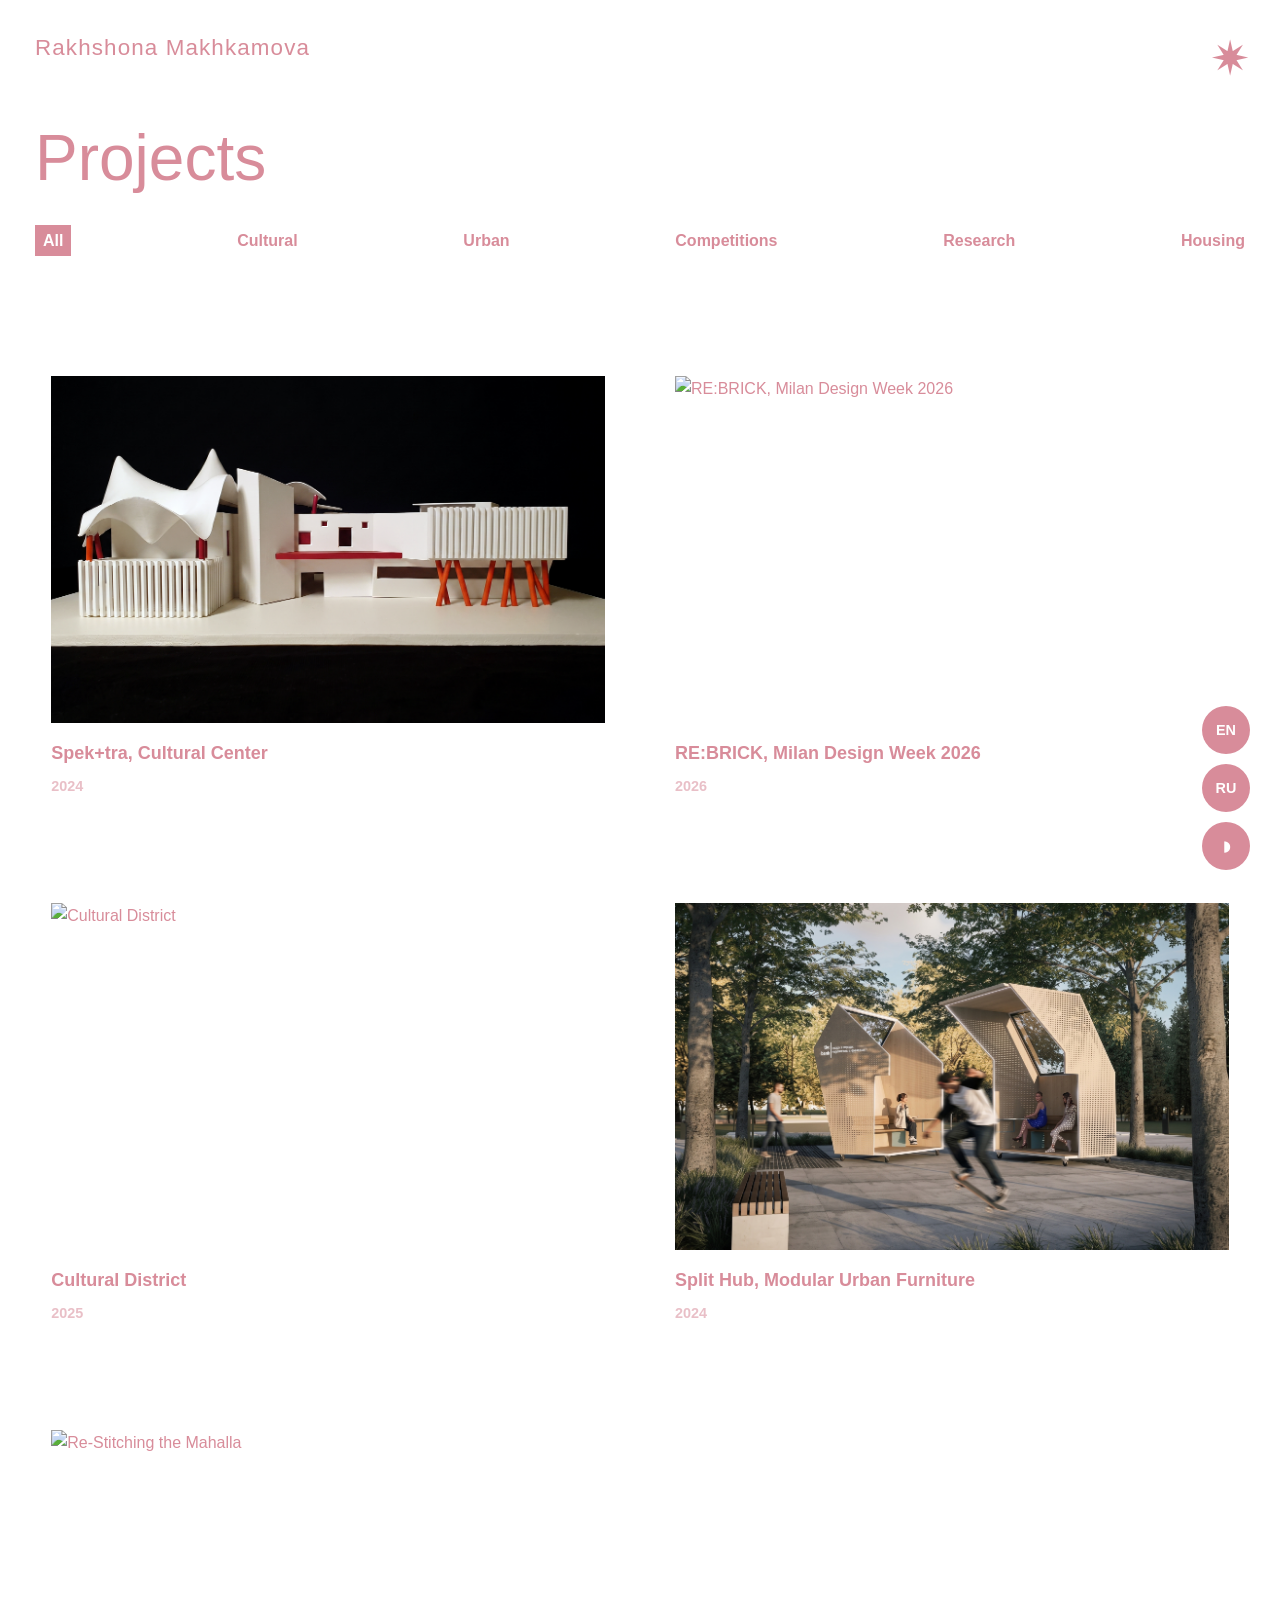
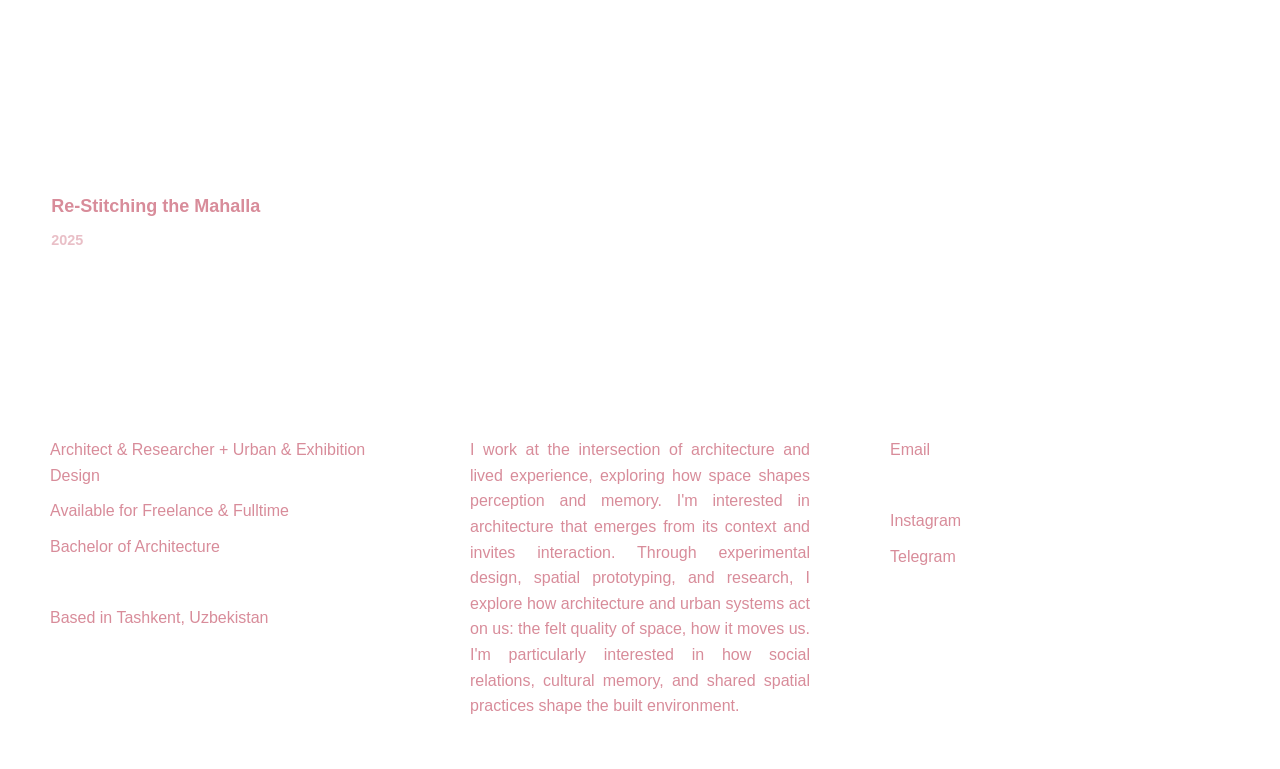
==== projects/2ndpage.html @ 9adef687 "working" ====
<!DOCTYPE html>
<html lang="en">

<head>

    <meta charset="UTF-8">
    <meta name="viewport" content="width=device-width, initial-scale=1.0">

    <title>Projects | Rakhshona Makhkamova</title>

    <link rel="icon" type="image/png" href="/images/images/cv/favicon-light.png">

    <link rel="stylesheet" href="../css/style2.css">
    <link rel="stylesheet" href="../css/ccenter.css">
    <link rel="stylesheet" href="../css/mobile.css">

</head>

<body>




    <!-- CONTROLS -->

<div class="controls">

    <button class="theme-btn bauhaus-circle" id="themeBtn">
        ◗
    </button>

    <button class="lang-btn bauhaus-square active" data-lang="ru">
        RU
    </button>

    <button class="lang-btn bauhaus-triangle" data-lang="en">
        EN
    </button>

</div>

<!-- STAR -->

<button id="infoBtn" class="info-btn">
    ✷
</button>




<!-- INFO PANEL -->

    <div id="infoPanel" class="info-panel">

        <!-- Верхняя левая часть -->

        <div class="hero-overlay info-top">

            <h2 class="info-title">
                Rakhshona Makhkamova
            </h2>

            <nav class="main-nav">

                <a href="/projects/2ndpage.html" class="nav-link">
    Projects
</a>

                <a href="/projects/cv.html" class="nav-link">
                    CV
                </a>

                

                <a href="/projects/contact.html" class="nav-link">
    Contacts
</a>

            </nav>

        </div>

        <!-- Нижняя часть -->

        <div class="info-content">

            <div class="info-column">

                <p>Architect & Researcher + Urban & Exhibition Design</p>
                <p>Available for Freelance & Fulltime</p>
                <p>Bachelor of Architecture</p>

                <br>

                <p>Based in Tashkent, Uzbekistan</p>

            </div>

            <div class="info-column">

                <p class="about-text">
                    I work at the intersection of architecture and lived experience, exploring how space shapes
                    perception and memory. I'm interested in architecture that emerges from its context and invites
                    interaction. Through experimental design, spatial prototyping, and research, I explore how
                    architecture and urban systems act on us: the felt quality of space, how it moves us. I'm
                    particularly interested in how social relations, cultural memory, and shared spatial practices shape
                    the built environment.
                </p>

            </div>

            <div class="info-column">

                <p class="copy-email" id="copyEmail">
                    Email
                </p>

                <span id="copyMessage">
                    Copied ✓
                </span>

                <a href="https://instagram.com/ieoe.casablanca" target="_blank">
                    Instagram
                </a>

                <a href="https://t.me/dazednconfuset" target="_blank">
                    Telegram
                </a>

            </div>

        </div>

    </div>
    

<!-- HERO -->

<body class="project-page">

<header class="projects-header">

    <a href="../index.html" class="hero-title-link">
        <h2 class="hero-title"
        data-en="Rakhshona Makhkamova"
        data-ru="Рахшона Махкамова">
            Rakhshona Makhkamova
        </h2>
    </a>

    <h1 class="project-name"
        data-en="Projects"
        data-ru="Проекты">

        Projects

    </h1>

    <nav class="project-filter">

        <a href="#" class="filter-link active"
   data-filter="all"
   data-en="All"
   data-ru="Все">
            All
        </a>

        <a href="#" class="filter-link"
   data-filter="cultural"
   data-en="Cultural"
   data-ru="Культурные">
            Cultural
        </a>

        <a href="#" class="filter-link"
   data-filter="urban"
   data-en="Urban"
   data-ru="Городское">
            Urban
        </a>

        <a href="#" class="filter-link"
   data-filter="competitions"
   data-en="Competitions"
   data-ru="Конкурсы">
            Competitions
        </a>

        <a href="#" class="filter-link"
   data-filter="research"
   data-en="Research"
   data-ru="Исследования">
            Research
        </a>

        <a href="#" class="filter-link"
   data-filter="housing"
   data-en="Housing"
   data-ru="Жилье">
            Housing
        </a>

    </nav>

</header>

<main class="projects-grid">


    <article class="project-card"
         data-category="cultural">

        <a href="../projects/ccenter.html" class="project-image">

            <img src="../images/images/ccenter/r1.jpg"
                 alt="Spek+tra, Cultural Center">

        </a>

        <a href="../projects/ccenter.html"
           class="project-link"
           data-en="Spek+tra, Cultural Center"
           data-ru="Spek+tra, Культурный центр">

            Spek+tra, Cultural Center

        </a>

        <p class="project-year">
            2024
        </p>

    </article>


<article class="project-card"
         data-category="cultural research">

        <a href="../projects/rebrick.html" class="project-image">

            <img src="../images/images/rebrick/p7.JPG"
                 alt="RE:BRICK, Milan Design Week 2026">

        </a>

        <a href="../projects/rebrick.html"
           class="project-link"
           data-en="RE:BRICK, Milan Design Week 2026"
           data-ru="RE:BRICK, Миланская Неделя Дизайна 2026">

            RE:BRICK, Milan Design Week 2026

        </a>

        <p class="project-year">
            2026
        </p>

    </article>

    <article class="project-card"
         data-category="urban cultural competitions">

        <a href="../projects/district.html" class="project-image">

            <img src="../images/images/district/r5.jpg"
                 alt="Cultural District">

        </a>

        <a href="../projects/district.html"
           class="project-link"
           data-en="Cultural District"
           data-ru="Культурный район">

            Cultural District

        </a>

        <p class="project-year">
            2025
        </p>

    </article>


    <article class="project-card"
         data-category="competitions urban ">

        <a href="../projects/splithub.html" class="project-image">

            <img src="../images/images/splithub/main.jpg"
                 alt="Split Hub, Urban Furniture">

        </a>

        <a href="../projects/splithub.html"
           class="project-link"
           data-en="Split Hub, Modular Urban Furniture"
           data-ru="Split Hub, Модульная Городская Мебель">

            Split Hub, Urban Furniture

        </a>

        <p class="project-year">
            2024
        </p>

    </article>

    
    <article class="project-card"
         data-category="urban housing">

        <a href="../projects/mahalla.html" class="project-image">

            <img src="../images/images/mahalla/main.jpg"
                 alt="Re-Stitching the Mahalla">

        </a>

        <a href="../projects/mahalla.html"
           class="project-link"
           data-en="Re-Stitching the Mahalla"
           data-ru="Переосмысление Махалли">

            Re-Stitching the Mahalla

        </a>

        <p class="project-year">
            2025
        </p>

    </article>

</main>

</section>


<!-- CONTACT SECTION -->

<section class="site-footer">

    <div class="footer-content">

        <div class="footer-column">

            <p
data-en="Architect & Researcher + Urban & Exhibition Design"
data-ru="Архитектор, Исследователь, Городской и Выставочный дизайн">
Architect & Researcher + Urban & Exhibition Design
</p>
            <p
data-en="Available for Freelance & Fulltime"
data-ru="Открыта для Фриланса и Постоянной работы">
Available for Freelance & Fulltime
</p>
            <p
data-en="Bachelor of Architecture"
data-ru="Бакалавр Архитектуры">
Bachelor of Architecture
</p>

            <br>

            <p
data-en="Based in Tashkent, Uzbekistan"
data-ru="Базируюсь в Ташкенте, Узбекистан">
Based in Tashkent, Uzbekistan
</p>

        </div>

        <div class="footer-column">

            <p class="footer-about"
data-en="I work at the intersection of architecture and lived experience, exploring how space shapes perception and memory. I'm interested in architecture that emerges from its context and invites interaction. Through experimental design, spatial prototyping, and research, I explore how architecture and urban systems act on us: the felt quality of space, how it moves us. I'm particularly interested in how social relations, cultural memory, and shared spatial practices shape the built environment."
data-ru="Я работаю на пересечении архитектуры и повседневного опыта, исследуя, как пространство формирует восприятие и память. Меня интересует архитектура, которая возникает из контекста и приглашает взаимодействие. Через экспериментальное проектирование, пространственное прототипирование и исследования я изучаю, как архитектура и городские системы воздействуют на нас: осязаемое качество пространства, как оно нас направляет. Меня особенно интересует, как социальные отношения, культурная память и общие пространственные практики формируют среду, в которой мы живём."
>
I work at the intersection of architecture...
</p>

        </div>

        <div class="footer-column">

            <p class="copy-email" id="footerCopyEmail">
                Email
            </p>

            <span id="footerCopyMessage">
                Copied ✓
            </span>

            <a href="https://instagram.com/ieoe.casablanca" target="_blank">
                Instagram
            </a>

            <a href="https://t.me/dazednconfuset" target="_blank">
                Telegram
            </a>

        </div>

    </div>

</section>



<script src="../js/script.js"></script>

</body>

</html>
---- css/style2.css ----
/* ========== CSS ПЕРЕМЕННЫЕ ========== */

:root {
    --primary-color: #d88c9a;
    --accent-color: #d88c9a;          /* ФИОЛЕТОВЫЙ */
    --accent-light: #f5d6dc;
    --text-light: #f5f5f5;
    --text-dark: #333;
    --border: #e0e0e0;
    --bg-light: #ffffff;
}

body.dark-mode{

    background:#ffffff !important;

}

/* ========== RESET ========== */

* {
    margin: 0;
    padding: 0;
    box-sizing: border-box;
}

html {
    scroll-behavior: smooth;
}

body {
    font-family: 'Helvetica Neue', Helvetica, Arial, sans-serif;
    color: var(--text-dark);
    background-color: var(--text-light);
    line-height: 1.6;
    transition: background-color 0.3s ease, color 0.3s ease;
}

h1, h2, h3 {
    font-family: 'Helvetica Neue', Helvetica, Arial, sans-serif;
    color: var(--text-dark);
    line-height: 1.6;
    transition: background-color 0.3s ease, color 0.3s ease;
}

a {
    color: var(--accent-color);
    text-decoration: none;
    transition: color 0.3s ease;
}

a:hover {
    color: var(--accent-light);
}

.container {
    max-width: 1200px;
    margin: 0 auto;
    padding: 0 40px;
}

/* ========== CONTROLS (LANGUAGE & THEME) ========== */

.controls {
    position: fixed;
    bottom: 30px;
    right: 30px;
    display: flex;
    gap: 10px;
    z-index: 1000;
    flex-direction: column-reverse;
}

.lang-btn, .theme-btn {
    background-color: var(--accent-color);
    color: white;
    border: none;
    padding: 12px 16px;
    border-radius: 50%;
    width: 48px;
    height: 48px;
    cursor: pointer;
    font-weight: 600;
    font-size: 0.9rem;
    transition: all 0.3s ease;
    display: flex;
    align-items: center;
    justify-content: center;
}

.lang-btn {
    background-color: #d88c9a;
}

.lang-btn.active {
    background-color: var(--accent-color);
}

.theme-btn {
    background-color: var(--accent-color);
}

.lang-btn:hover, .theme-btn:hover {
    transform: scale(1.1);
    box-shadow: 0 5px 20px rgb(209, 164, 207);
}

/* ========== HEADER WITH LOGO ========== */

.projects-header{

    padding:30px 35px 0;

    color:#D88C9A;

}

.logo-circle {
    width: 80px;
    height: 80px;
    border-radius: 50%;
    background-color: var(--accent-color);
    display: flex;
    align-items: center;
    justify-content: center;
    font-size: 2.5rem;
    font-weight: 700;
}

.header-title {
    font-size: 2.5rem;
    letter-spacing: 3px;
}

/* ========== HERO SECTION ========== */


.hero {
    position: relative;
    width: 100%;
    height: 100vh;
    overflow: hidden;
}



/* ИМЯ */

.info-top {
    .info-title {
    margin-bottom: 60px;
}

    position: fixed;

    top: 30px;
    left: 35px;

    z-index: 9100;

    color: #EAE0D5;      
    font-size: 1rem;
    font-weight: 100; 

}

/* скрываем старый подзаголовок */

.hero-subtitle {
    display: none;
}

/* БЛОК ССЫЛОК */

.hero-overlay {

    position: absolute;

    top: 30px;
    left: 35px;

    z-index: 10;

    color: #EAE0D5;   
    font-size: 1rem;
    font-weight: 100; 

}

.main-nav {
    display: flex;
    flex-direction: column;
    align-items: flex-start;

    gap: 8px;

    margin-top: 60px;
}

.nav-link {
    color: #EAE0D5;

    text-decoration: none;

    font-size: 4rem;
    font-weight: 300;

    line-height: 0.95;

    transition: 0.3s;
}

.nav-link:hover {
    color: #D88C9A;
}
/* ========== PROJECTS SECTION ========== */

.projects-section {
    padding: 80px 0;
    background-color: var(--bg-light);
}

.section-title {
    font-size: 2.5rem;
    margin-bottom: 60px;
    text-align: center;
    color: var(--text-dark);
}

.projects-list {
    display: grid;
    gap: 40px;
}

.project-item {
    display: grid;
    grid-template-columns: 300px 1fr;
    gap: 40px;
    align-items: start;
    padding-bottom: 40px;
    border-bottom: 1px solid var(--border);
    transition: transform 0.3s ease;
}

.project-item:hover {
    transform: translateX(10px);
}

.project-image-small {
    width: 100%;
    aspect-ratio: 1;
    overflow: hidden;
    border-radius: 8px;
}

.project-image-small img {
    width: 100%;
    height: 100%;
    object-fit: cover;
    transition: transform 0.3s ease;
}

.project-item:hover .project-image-small img {
    transform: scale(1.05);
}

.project-meta h3 {
    font-size: 1.8rem;
    margin-bottom: 10px;
}

.project-link {
    color: var(--text-dark);
    transition: color 0.3s ease;
    border-bottom: 2px solid transparent;
}

.project-link:hover {
    color: var(--accent-color);
    border-bottom-color: var(--accent-color);
}

.project-year {
    display: inline-block;
    color: var(--accent-color);
    font-weight: 600;
    margin-bottom: 15px;
}

.project-description {
    color: #666;
    font-size: 1rem;
    line-height: 1.6;
}

/* ========== ACTIVITIES SECTION ========== */

.activities-section {
    padding: 80px 0;
    background-color: white;
}

.activities-grid {
    display: grid;
    grid-template-columns: repeat(auto-fit, minmax(300px, 1fr));
    gap: 40px;
}

.activity-card {
    padding: 40px;
    border: 1px solid var(--border);
    border-radius: 8px;
    transition: all 0.3s ease;
}

.activity-card:hover {
    border-color: var(--accent-color);
    box-shadow: 0 10px 40px rgba(157, 78, 221, 0.1);
    transform: translateY(-5px);
}

.activity-card h3 {
    font-size: 1.3rem;
    margin-bottom: 15px;
    color: var(--accent-color);
}

.activity-card p {
    color: #666;
    line-height: 1.6;
}

/* ========== CONTACT SECTION ========== */

.contact-section {
    padding: 80px 0;
    background-color: var(--bg-light);
}

.contact-info {
    max-width: 600px;
    margin: 0 auto;
}

.contact-info p {
    font-size: 1.1rem;
    margin-bottom: 10px;
    color: var(--text-dark);
    font-weight: 600;
}

.contact-info a {
    font-size: 1.1rem;
    margin-bottom: 30px;
    display: inline-block;
}

/* ========== FOOTER ========== */

.footer {
    background-color: var(--primary-color);
    color: white;
    text-align: center;
    padding: 40px;
    font-size: 0.9rem;
    opacity: 0.7;
}

/* ========== PROJECT PAGE STYLES ========== */

.project-header {
    padding: 60px 40px;
    background-color: var(--primary-color);
    color: white;
}

.project-header h1 {
    font-size: 2.5rem;
    margin-bottom: 10px;
}

.project-header .meta {
    font-size: 1rem;
    opacity: 0.8;
}

.project-content {
    padding: 80px 0;
}

.project-section {
    margin-bottom: 80px;
}

.project-section h2 {
    font-size: 1.8rem;
    margin-bottom: 30px;
    color: var(--accent-color);
}

.project-section p {
    font-size: 1.05rem;
    line-height: 1.8;
    color: #555;
    margin-bottom: 20px;
}

.project-gallery {
    display: grid;
    grid-template-columns: repeat(auto-fit, minmax(400px, 1fr));
    gap: 30px;
    margin: 40px 0;
}

.gallery-item {
    aspect-ratio: 1;
    overflow: hidden;
    border-radius: 8px;
}

.gallery-item img {
    width: 100%;
    height: 100%;
    object-fit: cover;
}

.see-also {
    background-color: var(--bg-light);
    padding: 60px 40px;
    border-top: 1px solid var(--border);
    margin-top: 80px;
}

.see-also h3 {
    font-size: 1.5rem;
    margin-bottom: 30px;
}

.see-also-links {
    display: grid;
    grid-template-columns: repeat(auto-fit, minmax(250px, 1fr));
    gap: 30px;
}

.see-also-card {
    padding: 30px;
    background-color: white;
    border-radius: 8px;
    transition: all 0.3s ease;
}

.see-also-card:hover {
    transform: translateY(-5px);
    box-shadow: 0 10px 30px rgba(0,0,0,0.1);
}

.see-also-card a {
    font-weight: 600;
    font-size: 1.1rem;
}

/* ========== BREADCRUMB ========== */

.breadcrumb {
    padding: 20px 40px;
    font-size: 0.9rem;
}

.breadcrumb a {
    margin-right: 10px;
}

/* ==========================
   INFO BUTTON
========================== */

.info-btn {
    position: fixed;
    top: 30px;
    right: 30px;

    background: none;
    border: none;

    color: #D88C9A;

    font-size: 2rem;
    cursor: pointer;

    z-index: 9999;
}

/* =========================
   STAR BUTTON
========================= */

.info-btn {

    position: fixed;

    top: 30px;
    right: 30px;

    font-size: 3rem;

    color: #D88C9A;

    background: none;
    border: none;

    cursor: pointer;

    z-index: 9999;

    transition: 0.3s;
}

.info-btn:hover {
    transform: scale(1.1);
}



/* =========================
   FOOTER
========================= */
.contact-footer{

    background:#ffffff;

    padding:60px;

}

.footer-content{

    display:grid;

    grid-template-columns:1fr 1fr 1fr;

    gap:60px;

}
/* =========================
   MOBILE
========================= */

@media (max-width:768px){

    .info-btn{
        top:20px;
        right:20px;
        font-size:2.5rem;
    }

    .info-content{
        grid-template-columns:1fr;
        gap:35px;
        padding:35px;
    }

}

/* =========================
   INFO PANEL
========================= */

.info-panel {

    position: fixed;

    inset: 0;

    background: rgba(0,0,0,0.25);

    backdrop-filter: blur(120px);
    -webkit-backdrop-filter: blur(120px);

    opacity: 0;
    visibility: hidden;

    transition: 0.4s;

    z-index: 9000;
}

.info-panel.active {

    opacity: 1;
    visibility: visible;
}

.info-content {

    position: absolute;

    bottom: 0;

    width: 130%;

    padding: 50px;

    display: grid;

    grid-template-columns: 1fr 1fr 1fr;

    gap: 80px;
}

.info-column {

    display: flex;
    flex-direction: column;

    gap: 10px;
}

.info-column p {

    color: #EAE0D5;

    font-size: 1rem;

    line-height: 1.6;
}

.info-column a {

    color: #D88C9A;

    text-decoration: none;
}

.info-column a:hover {

    opacity: 0.7;
}
.about-text {
    color: #D88C9A;
    font-size: 1rem;
    line-height: 1.7;

    text-align: justify;
    text-justify: inter-word;
    hyphens: auto;

    max-width: 1000px;
}
.copy-email{
    color:#D88C9A;
    cursor:pointer;
    transition:.3s;
}

.copy-email:hover{
    opacity:.7;
}

#copyMessage{
    color:#D88C9A;
    font-size:.9rem;
    opacity:0;
    transition:.3s;
}
/* ---------- ГЛАВНАЯ ---------- */

.hero .hero-title,
.info-title{

    color:#EAE0D5 !important;

    font-weight:100 !important;

}

/* ---------- СТРАНИЦЫ ПРОЕКТОВ ---------- */

.project-header .hero-title,
.project-page .hero-title{

    color:#D88C9A !important;

}
/* =========================
   WEBSITE FOOTER
========================= */

.site-footer{

    background:#ffffff;

    padding:50px;

}

.footer-content{

    width:100%;

    display:grid;

    grid-template-columns:1fr 1fr 1fr;

    gap:80px;

}

.footer-column{

    display:flex;
    flex-direction:column;
    gap:10px;

}

.footer-column p{

    color:#D88C9A !important;

    font-size:1rem;

    line-height:1.6;

}

.footer-column a{

    color:#D88C9A !important;

    text-decoration:none;

}

.footer-column a:hover{

    opacity:.7;

}

.footer-about{

    color:#D88C9A !important;

    font-size:1rem;

    line-height:1.7;

    text-align:justify;
    text-justify:inter-word;
    hyphens:auto;

    max-width:1000px;

}

.site-footer .copy-email{

    color:#D88C9A !important;

    cursor:pointer;

    transition:.3s;

}

.site-footer .copy-email:hover{

    opacity:.7;

}

#footerCopyMessage{

    color:#D88C9A;

    opacity:0;

    transition:.3s;

}
html,
body{
    overflow-x:hidden;
    width:100%;
}
/* ========================================= */
/* PROJECT PAGES DARK MODE */
/* ========================================= */

body.dark-mode{

    background:#ffffff !important;

}

body.dark-mode .project-name,
body.dark-mode .project-section,
body.dark-mode .hero-title,
body.dark-mode .project-text p,
body.dark-mode .project-meta p,
body.dark-mode .meta-title,
body.dark-mode .footer-column p,
body.dark-mode .footer-column a,
body.dark-mode .footer-about,
body.dark-mode .copy-email,
body.dark-mode #footerCopyMessage{

    color:#353535 !important;

}
html,
body{

    background:#ffffff !important;

}

/* ======================================
   TEXT SELECTION
====================================== */

::selection{
    background:#D88C9A;
    color:#ffffff;
}

::-moz-selection{
    background:#D88C9A;
    color:#ffffff;
}

/* ========== VIDEO SECTION ========== */

.video-section {
    padding: 100px 0;
    background-color: white;
}

.video-container {
    max-width: 950px;
    margin: 0 auto 40px;
    border-radius: 4px;
    overflow: hidden;
    box-shadow: 0 10px 40px rgba(0, 0, 0, 0.1);
}

.section-video {
    width: 100%;
    height: auto;
    display: block;
    background-color: #000;
}

.video-description {
    max-width: 900px;
    margin: 0 auto;
    text-align: center;
    font-size: 1.1rem;
    color: #555;
    line-height: 1.8;
}

.diagram-figure{

    margin:0;

}

.diagram-figure img{

    width:100%;

    display:block;

}

.diagram-figure .image-caption{

    margin-top:10px;

    color:#D88C9A;

    font-size:.9rem;

    font-weight:600;

    line-height:1.4;

    text-align:left;

}

body.dark-mode .diagram-figure .image-caption{

    color:#EAE0D5;

}
/* ========================================= */
/* HORIZONTAL SCROLL GALLERY */
/* ========================================= */

.horizontal-scroll-section{

    margin:140px 0;

}

.gallery-wrapper{

    width:100%;

    overflow-x:auto;
    overflow-y:hidden;

    padding:0;

    scroll-behavior:smooth;

    scrollbar-width:none;

    cursor:grab;

    user-select:none;

}

.gallery-wrapper.dragging{

    cursor:grabbing;

    scroll-behavior:auto;

}

.gallery-wrapper::-webkit-scrollbar{

    display:none;

}

.gallery-track{

    display:flex;

    gap:40px;

    padding:0 60px;

    width:max-content;

}

.gallery-card{

    flex:0 0 650px;

}

.gallery-card img{

    width:100%;

    display:block;

}

.card-caption{

    margin-top:10px;
}


.card-caption h3{

    margin:0;

    color:#D88C9A;

    font-size:.9rem;

    font-weight:550;

    line-height:1.5;

}

/* ========================================= */
/* PROJECT BOARDS */
/* ========================================= */

.boards-gallery{

    width:92%;

    margin:180px auto;

}

.boards-gallery a{

    display:block;

    margin-bottom:120px;

}

.boards-gallery img{

    width:100%;

    display:block;

    cursor:zoom-in;

    transition:.35s;

}

.boards-gallery img:hover{

    transform:scale(1.015);

}

/* ========================================= */
/* DARK MODE */
/* ========================================= */

body.dark-mode .card-caption h3{

    color:#333;

}

/* ========================================= */
/* HERO WHITE IN DARK MODE */
/* ========================================= */

body.dark-mode.white-hero .hero-title,
body.dark-mode.white-hero .project-section,
body.dark-mode.white-hero .project-name{

    color:#EAE0D5 !important;

}

/* ===========================
   PROJECTS GRID
=========================== */

.projects-grid{

    width:min(2000px,92vw);

    margin:120px auto;

    display:grid;

    grid-template-columns:repeat(2,1fr);

    column-gap:70px;

    row-gap:90px;

}

/* ===========================
   CARD
=========================== */

.project-card{

    display:flex;

    flex-direction:column;

}

/* ===========================
   IMAGE
=========================== */

.project-image{

    display:block;

    width:100%;

    aspect-ratio:16 / 10;

    overflow:hidden;

    margin-bottom:16px;

}

.project-image img{

    width:100%;

    height:100%;

    object-fit:cover;

    display:block;

    transition:.45s;

}

.project-image:hover img{

    transform:scale(1.015);

}

/* ===========================
   TITLE
=========================== */

.project-link{

    width:fit-content;

    color:#D88C9A;

    font-size:1.125rem;

    font-weight:550;

    text-decoration:none;

    transition:.25s;

}

.project-link:hover{

    text-decoration:underline;

    text-decoration-thickness:1px;

    text-underline-offset:7px;

}

/* ===========================
   YEAR
=========================== */

.project-year{

    margin-top:6px;

    color:#D88C9A;

    opacity:.55;

    font-size:.9rem;

}

/* ===========================
   MOBILE
=========================== */

@media(max-width:900px){

    .projects-grid{

        grid-template-columns:1fr;

        row-gap:60px;

    }

}


/* ====================================== */
/* FILTER */
/* ====================================== */

.project-filter{

    display:flex;

    gap:60px;

    margin-top:35px;

    margin-bottom:70px;

}

.filter-link{

    color:#D88C9A;

    text-decoration:none;

    font-size:1rem;

    font-weight:550;

    transition:.25s;

}

.filter-link:hover{

    text-decoration:underline;

    text-decoration-thickness:1px;

    text-underline-offset:5px;

}

/* активная категория */

.filter-link.active{

    background:#D88C9A;

    color:white;

    padding:3px 8px;

}

.project-filter{

    display:flex;

    gap:50px;

    flex-wrap:wrap;

}

/* ===========================
   DARK MODE - PROJECTS PAGE
=========================== */

body.dark-mode .filter-link{

    color:#333;

}

body.dark-mode .filter-link.active{

    background:#333;

    color:#ffffff;

}

body.dark-mode .project-link{

    color:#333;

}

body.dark-mode .project-year{

    color:#333;

}

.project-filter{

    width:100%;

    display:flex;

    flex-wrap:wrap;

    justify-content:space-between;

    align-items:center;

    row-gap:10px;

    column-gap:30px;

}

.download-cv{

    display:inline-block;

    margin-top:28px;

    color:#D88C9A;

    font-size:1rem;

    font-weight:550;

    text-decoration:none;

}

.download-cv:hover{

    text-decoration:underline;

    text-underline-offset:5px;

}

.cv-preview{

    width:100%;

    margin-top:80px;

}

.cv-preview img{

    width:100%;

    display:block;

}


/* =========================
   DARK MODE — MAIN NAV
========================= */

body.dark-mode .main-nav .nav-link {
    color: #333 !important;
}

body.dark-mode .main-nav .nav-link:hover {
    color: #333 !important;
}


/* =========================
   INFO PANEL — CONTACTS
========================= */

.info-panel .info-column a,
.info-panel .copy-email {
    color: #EAE0D5 !important;
}

.info-panel #copyMessage {
    color: #EAE0D5 !important;
}

.info-panel .info-column a:hover,
.info-panel .copy-email:hover {
    color: #EAE0D5 !important;
    opacity: 0.7;
}
---- css/ccenter.css ----
/* ------------------------------------------------ */
/* PROJECT PAGE */
/* ------------------------------------------------ */

body {
    font-family: 'Helvetica Neue', Helvetica, Arial, sans-serif;
    color: var(--text-dark);
    background-color: var(--text-light);
    line-height: 1.6;
    transition: background-color 0.3s ease, color 0.3s ease;
}

h1, h2, h3 {
    font-family: 'Helvetica Neue', Helvetica, Arial, sans-serif;
    color: var(--text-dark);
    line-height: 1.6;
    transition: background-color 0.3s ease, color 0.3s ease;
}

a {
    color: var(--accent-color);
    text-decoration: none;
    transition: color 0.3s ease;
}

a:hover {
    color: var(--accent-light);
}


/* ========================================= */
/* PROJECT HEADER */
/* ========================================= */

.project-header{

    position: fixed;

    top: 30px;
    left: 35px;

    width:100%;

    background:#ffffff;

    z-index:900;

}




.project-header-inner{

    padding:30px 35px 0;
    color:#D88C9A;

}

.project-title{
    color:#D88C9A;

    margin:0;

    font-size:1.4rem;

    font-weight:100;

    letter-spacing:.05em;

}
.project-header-line{

    display:flex;

    align-items:center;

    gap:8px;

}

.hero-title{

    margin:0;

    color:#D88C9A;

    font-size:1.4rem;

    font-weight:300;

    letter-spacing:.05em;

}

.project-section{

    margin:0;

    color:#D88C9A;

    opacity:1;

    font-size:1.4rem;

    font-weight:300;

    letter-spacing:.05em;

}

.project-name{

    margin-top:60px;

    margin-bottom:0;

    font-size:4rem;

    font-weight:300;

    line-height:1;

    color:#D88C9A;

}

.concept {
    max-width: 1100px;
    margin: 120px auto;
}

.concept h2 {
    font-size: 48px;
    font-weight: 500;
    margin-bottom: 20px;
}

.concept-intro {
    max-width: 700px;
    color: #666;
    line-height: 1.7;
    margin-bottom: 70px;
}

.concept-grid {
    display: grid;
    grid-template-columns: repeat(2, 1fr);
    gap: 50px 80px;
}

.concept-item h3 {
    font-size: 22px;
    margin-bottom: 12px;
    font-weight: 500;
}

.concept-item p {
    color: #666;
    line-height: 1.7;
    max-width: 420px;
}



/* ------------------------------------------------ */
/* FULL WIDTH RENDERS */
/* ------------------------------------------------ */

.render-full{

    margin:140px 0;

}

.render-full img{

    width:100%;

    display:block;

}



/* ------------------------------------------------ */
/* PLANS */
/* ------------------------------------------------ */

.plan-full{

    margin:140px auto;

    width:92%;

}

.plan-full img{

    width:100%;

    display:block;

}



/* ------------------------------------------------ */
/* SINGLE DIAGRAM */
/* ------------------------------------------------ */

.diagram{

    width:50%;

    margin:100px auto;

}

.diagram img{

    width:100%;

    display:block;

}

.diagram2{

    width:25%;

    margin:100px auto;

}

.diagram2 img{

    width:100%;

    display:block;

}

/* ------------------------------------------------ */
/* logo
/* ------------------------------------------------ */

.diagram-logo{

    width:180px;      /* можешь менять: 120, 150, 200 */
    margin:18px auto 12px;

}

.diagram-logo img{

    width:100%;
    display:block;

}

.diagram img{

    width:100%;

    display:block;

}

/* ------------------------------------------------ */
/* IMAGE CAPTION */
/* ------------------------------------------------ */

.image-caption{

    margin-top:8px;

    color:#D88C9A !important;

    font-size:0.9rem;

    font-weight:550;

    line-height:1.4;

    text-align:left;

    letter-spacing:.02em;

}

body.dark-mode .image-caption{

    color:#1b1b1b !important;

}



/* ------------------------------------------------ */
/* TWO DIAGRAMS */
/* ------------------------------------------------ */

.diagram-grid{

    width:80%;

    margin:120px auto;

    display:grid;

    grid-template-columns:1fr 1fr;

    gap:40px;

}

.diagram-grid img{

    width:100%;

    display:block;

}



/* ========================================= */
/* PROJECT INTRO */
/* ========================================= */

.project-text{

    max-width:620px;

    margin:170px auto 170px;

}



.project-text p{

    margin:0;

    color:#D88C9A;

    font-size:1rem;

    font-weight:550;

    line-height:1.5;

    letter-spacing:.01em;

    text-align:left;

}
:root{

    --meta-color:#D88C9A;

}

.project-info{

    width:min(1500px,90vw);

    margin:220px auto;

}

.project-meta{

    display:grid;

    grid-template-columns:repeat(5,1fr);

    gap:70px;

    align-items:start;

}

.meta-title{

    display:block;

    margin-bottom:14px;

    font-size:.78rem;

    font-weight:600;

    text-transform:uppercase;

    letter-spacing:.18em;

    color:var(--meta-color);

    opacity:.55;

}

.project-meta p{

    margin:0;

    color:var(--meta-color);

    font-size:1rem;

    line-height:1.75;

}
/* =========================
   WEBSITE FOOTER
========================= */

.site-footer{

    background:#ffffff;

    padding:50px;

}

.footer-content{

    width:100%;

    display:grid;

    grid-template-columns:1fr 1fr 1fr;

    gap:80px;

}

.footer-column{

    display:flex;
    flex-direction:column;
    gap:10px;

}

.footer-column p{

    color:#D88C9A !important;

    font-size:1rem;
    

    line-height:1.6;

}

.footer-column a{

    color:#D88C9A !important;

    text-decoration:none;

}

.footer-column a:hover{

    opacity:.7;

}

.footer-about{

    color:#D88C9A !important;

    font-size:1rem;

    line-height:1.7;

    text-align:justify;
    text-justify:inter-word;
    hyphens:auto;

    max-width:1000px;

}

.site-footer .copy-email{

    color:#D88C9A !important;

    cursor:pointer;

    transition:.3s;

}

.site-footer .copy-email:hover{

    opacity:.7;

}

#footerCopyMessage{

    color:#D88C9A;

    opacity:0;

    transition:.3s;

}
html,
body{
    overflow-x:hidden;
    width:100%;
}


/* ------------------------------------------------ */
/* DARK MODE */
/* ------------------------------------------------ */

body.dark-mode{

    background:#1b1b1b;

}

body.dark-mode .project-header{

    background:#1b1b1b;

}

body.dark-mode .project-owner,
body.dark-mode .project-name,
body.dark-mode .project-text p,
body.dark-mode .meta-title,
body.dark-mode .project-meta p,
body.dark-mode .footer-column p,
body.dark-mode .footer-column a,
body.dark-mode #copyMessage{

    color:#EAE0D5;

}

/* ======================================
   TEXT SELECTION
====================================== */

::selection{
    background:#D88C9A;
    color:#ffffff;
}

::-moz-selection{
    background:#D88C9A;
    color:#ffffff;
}



/* ------------------------------------------------ */
/* RESPONSIVE */
/* ------------------------------------------------ */

@media(max-width:1000px){

    .project-content{

        width:94vw;

        margin-top:190px;

    }

    .project-name{

        font-size:2rem;

    }

    .project-text{

        width:100%;

    }

    .diagram{

        width:100%;

    }

    .diagram-grid{

        width:100%;

        grid-template-columns:1fr;

        gap:20px;

    }

    .plan-full{

        width:100%;

    }

    .project-meta{

        grid-template-columns:1fr;

        gap:30px;

    }

    .footer-content{

        grid-template-columns:1fr;

        gap:50px;

    } 
/*низя юзать фотки хихих*/
}
img{

    -webkit-user-drag:none;
    user-select:none;
    -webkit-user-select:none;

}

img{

    pointer-events:auto;

    user-select:none;

}
---- css/mobile.css ----
/* =====================================================
   MOBILE VERSION
   ===================================================== */

@media (max-width: 768px) {


    /* =========================
       GLOBAL
    ========================= */

    html,
    body {
        width: 100%;
        overflow-x: hidden;
    }


    /* =========================
       HEADER / NAME
    ========================= */

    .hero-overlay {
        top: 20px;
        left: 20px;
    }

    .hero-title {
        font-size: 1rem;
    }

    .project-name {
        font-size: 2.2rem;
    }


    /* =========================
       PROJECT GRID
    ========================= */

    .projects-grid {
        grid-template-columns: 1fr;
    }


    /* =========================
       DIAGRAMS
    ========================= */

    .diagram {
        width: 92%;
        margin: 60px auto;
    }


    /* =========================
       TWO DIAGRAMS
    ========================= */

    .diagram-grid {
        width: 92%;
        grid-template-columns: 1fr;
        gap: 30px;
    }


    /* =========================
       PROJECT TEXT
    ========================= */

    .project-text {
        width: 88%;
        margin: 100px auto;
    }


    /* =========================
       PROJECT META
    ========================= */

    .project-meta {
        grid-template-columns: 1fr 1fr;
        gap: 30px;
    }


    /* =========================
       FOOTER
    ========================= */

    .footer-content {
        width: 100%;
        grid-template-columns: 1fr;
        gap: 35px;
    }


}

/* =====================================================
   MOBILE — BUSINESS CARD
===================================================== */

@media (max-width: 768px) {

    /* =========================
       INFO PANEL
    ========================= */

    .info-panel {
        position: fixed;
        inset: 0;

        width: 100%;
        height: 100dvh;

        overflow-y: auto;
        overflow-x: hidden;

        box-sizing: border-box;

        background: rgba(0, 0, 0, 0.25);

        backdrop-filter: blur(40px);
        -webkit-backdrop-filter: blur(40px);

        opacity: 0;
        visibility: hidden;

        transition:
            opacity 0.4s ease,
            visibility 0.4s ease;

        z-index: 9000;
    }

    .info-panel.active {
        opacity: 1;
        visibility: visible;
    }


    /* =========================
       NAME
    ========================= */

    .info-top {
        position: absolute;

        top: 25px;
        left: 20px;
        right: 20px;

        padding: 0;
    }

    .info-title {
        margin: 0;

        color: #EAE0D5;

        font-size: 1rem;
        line-height: 1.2;
        font-weight: 400;
    }


    /* =========================
       MAIN NAVIGATION
       PROJECTS / CV / CONTACTS
    ========================= */

.main-nav {
        display: flex;

        flex-direction: column;
        align-items: flex-start;

        gap: 8px;

        margin-top: 28px;
    }

    .main-nav .nav-link {
        display: inline-block;

        color: #EAE0D5;

        font-size: 1.6rem;
        line-height: 1.2;
        font-weight: 400;

        text-decoration: none;

        transition: opacity 0.25s ease;
    }

    .main-nav .nav-link:hover {
        text-decoration: underline;
        text-decoration-thickness: 1px;
        text-underline-offset: 5px;
    }


    /* =========================
       LOWER CONTENT
    ========================= */

    .info-content {
        position: relative;

        width: 100%;

        box-sizing: border-box;

        padding: 0 20px 35px;

        margin-top: 400px;

        display: flex;
        flex-direction: column;

        gap: 35px;
    }


    /* =========================
       COLUMNS
    ========================= */

    .info-column {
        width: 100%;

        display: flex;
        flex-direction: column;

        gap: 8px;
    }


    /* =========================
       GENERAL TEXT
    ========================= */

    .info-column p {
        margin: 0;

        color: #EAE0D5;

        font-size: 0.9rem;
        line-height: 1.55;
        font-weight: 400;
    }


    /* =========================
       ABOUT
    ========================= */

    .about-text {
        max-width: none;

        margin: 0;

        color: #D88C9A;

        font-size: 0.9rem;
        line-height: 1.65;

        text-align: left;

        hyphens: none;
    }


    /* =========================
       SOCIAL LINKS
    ========================= */

    .info-column a {
        color: #D88C9A;

        font-size: 0.9rem;
        line-height: 1.5;

        text-decoration: none;
    }

    .info-column a:hover {
        opacity: 0.7;
    }


    /* =========================
       EMAIL
    ========================= */

    .copy-email {
        color: #D88C9A;

        font-size: 0.9rem;

        cursor: pointer;
    }

    #copyMessage {
        color: #D88C9A;

        font-size: 0.8rem;

        opacity: 0;

        transition: opacity 0.3s ease;
    }

}


/* =====================================================
   SMALL PHONES
===================================================== */

@media (max-width: 480px) {

    .info-top {
        top: 20px;
        left: 18px;
        right: 18px;
    }

    .info-title {
        font-size: 0.95rem;
    }


    /* PROJECTS / CV / CONTACTS
       ОСТАЮТСЯ БОЛЬШИМИ */

    .main-nav {
        gap: 7px;
        margin-top: 27px;
    }

    .main-nav .nav-link {
        font-size: 1.55rem;
        line-height: 1.2;
    }


    .info-content {
        padding-left: 18px;
        padding-right: 18px;

        margin-top: 220px;

        gap: 32px;
    }


    .info-column p,
    .about-text,
    .info-column a,
    .copy-email {
        font-size: 0.86rem;
    }

}








@media (max-width: 768px) {

    /* PROJECT PAGES */

    .container {
        width: auto;
        margin-left: 20px;
        margin-right: 20px;
    }

    .project-content,
    .project-section {
        padding-left: 20px;
        padding-right: 20px;
    }

    .project-section img,
    .project-image img {
        max-width: 100%;
    }

}


@media (max-width: 768px) {

    .info-content {
        width: 100%;
    }

}






/* =====================================================
   CV ZOOM VIEWER
===================================================== */

.cv-preview {
    width: 100%;
    display: flex;
    justify-content: center;
}

#cvImage {
    display: block;
    max-width: 100%;
    height: auto;
    cursor: zoom-in;
}


/* FULLSCREEN */

.cv-viewer {
    position: fixed;
    inset: 0;

    width: 100%;
    height: 100dvh;

    background: rgba(0, 0, 0, 0.92);

    z-index: 99999;

    display: none;

    overflow: hidden;

    touch-action: none;
}

.cv-viewer.active {
    display: block;
}


/* CANVAS */

.cv-canvas {
    position: absolute;

    inset: 0;

    display: flex;

    align-items: center;
    justify-content: center;

    overflow: hidden;

    touch-action: none;
}


/* IMAGE */

#cvViewerImage {
    position: absolute;

    max-width: none;
    max-height: none;

    width: auto;
    height: auto;

    user-select: none;

    -webkit-user-drag: none;

    cursor: grab;

    touch-action: none;

    transform-origin: 0 0;
}

#cvViewerImage.dragging {
    cursor: grabbing;
}


/* CLOSE */

.cv-close {
    position: fixed;

    top: 18px;
    right: 24px;

    z-index: 100000;

    width: 45px;
    height: 45px;

    padding: 0;

    border: none;

    background: none;

    color: white;

    font-size: 38px;

    font-weight: 300;

    line-height: 1;

    cursor: pointer;
}


/* MOBILE */

@media (max-width: 768px) {

    #cvImage {
        width: 100%;
        max-width: 100%;
        height: auto;
    }

    .cv-preview {
        width: 100%;
        padding: 0 20px;
        box-sizing: border-box;
    }

}

/* =========================================
   CV — MOBILE
========================================= */

@media (max-width: 768px) {

    /* Убираем ограничения контейнера CV */

    .cv-preview {
        width: 100vw !important;
        max-width: 100vw !important;

        margin: 0 !important;
        padding: 0 !important;

        display: block !important;
    }


    /* Само CV */

    #cvImage {
        display: block !important;

        width: 100vw !important;
        max-width: 100vw !important;

        height: auto !important;

        margin: 0 !important;
        padding: 0 !important;

        object-fit: contain !important;

        cursor: default !important;
    }


    /* Если родительский блок ограничивает ширину */

    .cv-page,
    .cv-container,
    .cv-content {
        width: 100vw !important;
        max-width: 100vw !important;

        margin: 0 !important;
        padding-left: 0 !important;
        padding-right: 0 !important;
    }

}
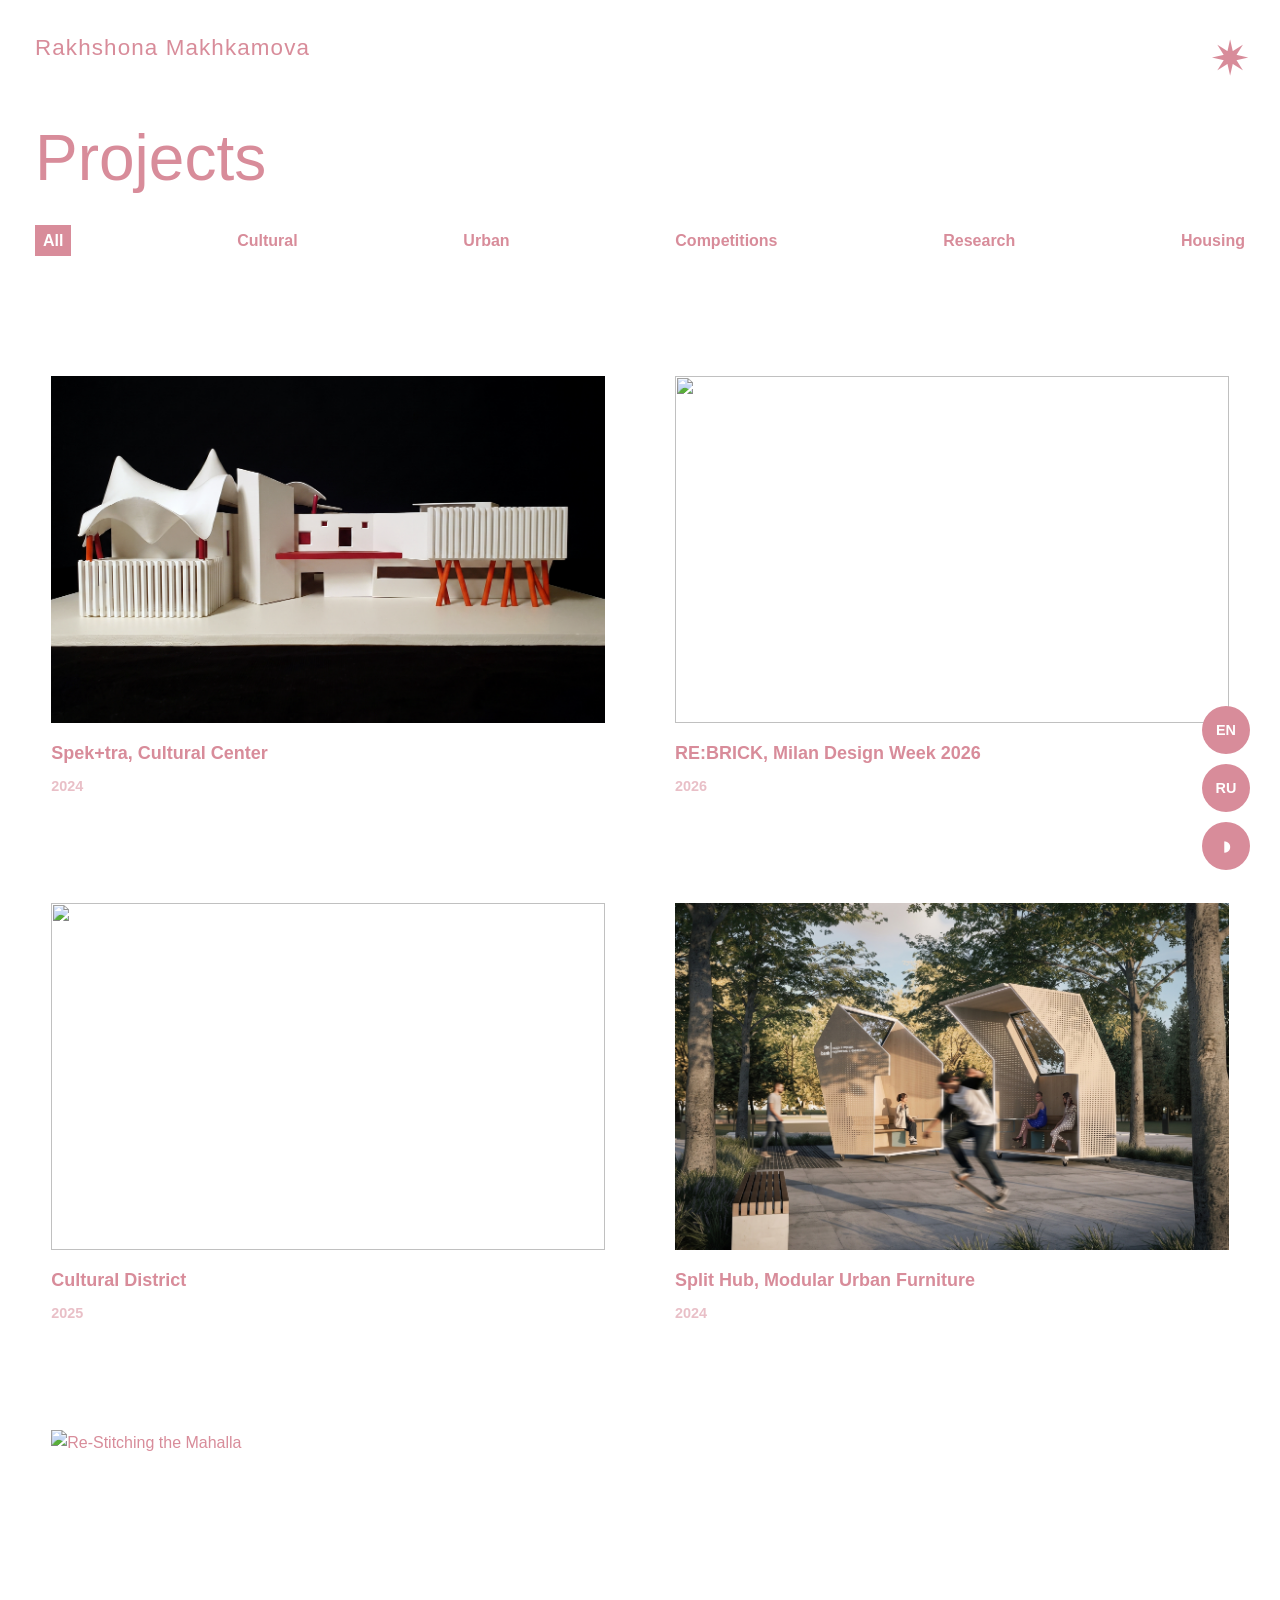
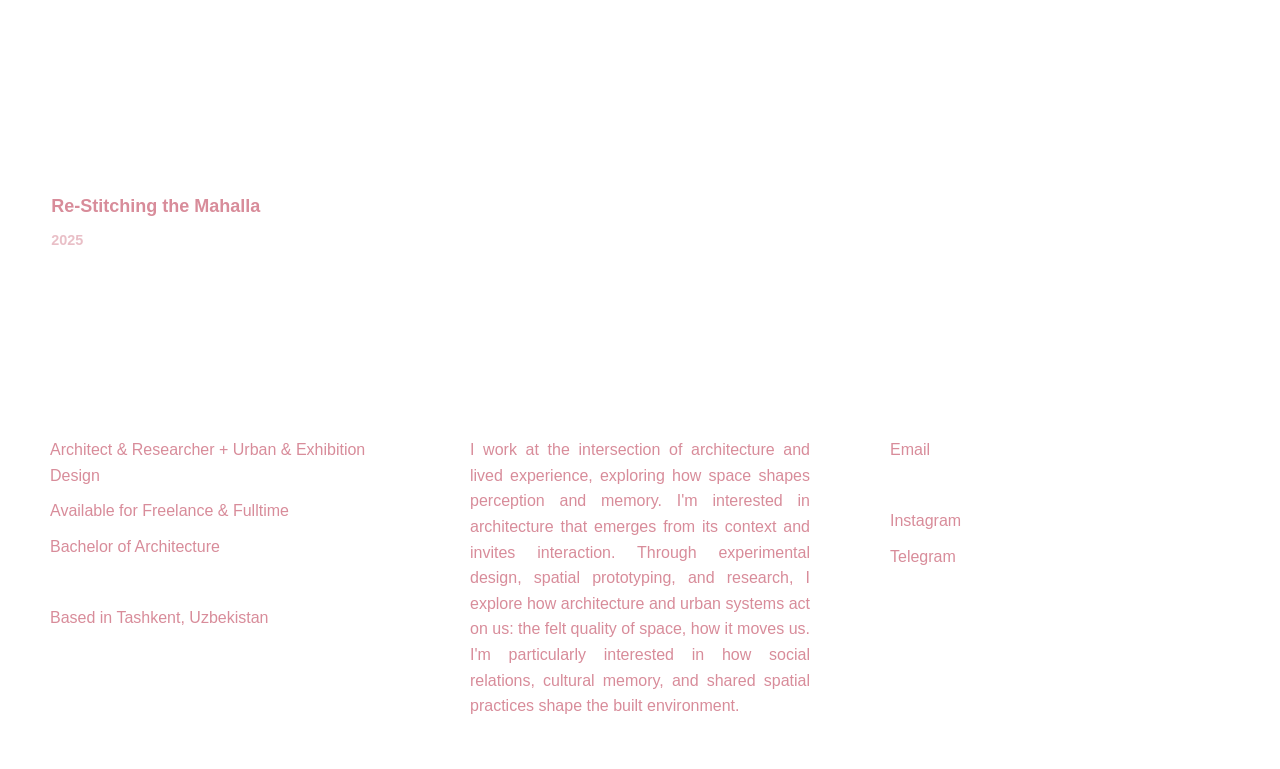
==== commit aaefbd6b: "Update website" ====
--- a/projects/2ndpage.html
+++ b/projects/2ndpage.html
@@ -8,7 +8,7 @@
 
     <title>Projects | Rakhshona Makhkamova</title>
 
-    <link rel="icon" type="image/png" href="/images/images/cv/favicon-light.png">
+    <link rel="icon" type="image/png" href="../images/images/cv/favicon-light.png">
 
     <link rel="stylesheet" href="../css/style2.css">
     <link rel="stylesheet" href="../css/ccenter.css">
@@ -62,17 +62,17 @@
 
             <nav class="main-nav">
 
-                <a href="/projects/2ndpage.html" class="nav-link">
+                <a href="2ndpage.html" class="nav-link">
     Projects
 </a>
 
-                <a href="/projects/cv.html" class="nav-link">
+                <a href="cv.html" class="nav-link">
                     CV
                 </a>
 
                 
 
-                <a href="/projects/contact.html" class="nav-link">
+                <a href="contact.html" class="nav-link">
     Contacts
 </a>
 
@@ -212,7 +212,7 @@
 
         <a href="../projects/ccenter.html" class="project-image">
 
-            <img src="../images/images/ccenter/r1.jpg"
+            <img src="../images/images/ccenter/r1.jpg" loading="lazy" decoding="async">
                  alt="Spek+tra, Cultural Center">
 
         </a>
@@ -238,7 +238,7 @@
 
         <a href="../projects/rebrick.html" class="project-image">
 
-            <img src="../images/images/rebrick/p7.JPG"
+            <img src="../images/images/rebrick/p7.JPG" loading="lazy" decoding="async">
                  alt="RE:BRICK, Milan Design Week 2026">
 
         </a>
@@ -263,7 +263,7 @@
 
         <a href="../projects/district.html" class="project-image">
 
-            <img src="../images/images/district/r5.jpg"
+            <img src="../images/images/district/r5.jpg" loading="lazy" decoding="async">
                  alt="Cultural District">
 
         </a>
--- a/css/style2.css
+++ b/css/style2.css
@@ -1332,7 +1332,7 @@
    DARK MODE — MAIN NAV
 ========================= */
 
-body.dark-mode .main-nav .nav-link {
+body.dark-mode .hero-overlay > .main-nav .nav-link {
     color: #333 !important;
 }
 
@@ -1360,9 +1360,23 @@
     opacity: 0.7;
 }
 
-
-
-
-
-
-
+.info-panel .nav-link {
+    color: #EAE0D5 !important;
+}
+
+.info-panel .nav-link:hover {
+    color: #EAE0D5 !important;
+    opacity: 0.7;
+}
+
+.info-panel .copy-email,
+.info-panel .info-column a {
+    color: #EAE0D5 !important;
+}
+
+
+
+
+
+
+
--- a/css/ccenter.css
+++ b/css/ccenter.css
@@ -643,3 +643,17 @@
     user-select:none;
 
 }
+
+.info-panel .nav-link {
+    color: #EAE0D5 !important;
+}
+
+.info-panel .nav-link:hover {
+    color: #EAE0D5 !important;
+    opacity: 0.7;
+}
+
+.info-panel .copy-email,
+.info-panel .info-column a {
+    color: #EAE0D5 !important;
+}
--- a/css/mobile.css
+++ b/css/mobile.css
@@ -598,4 +598,8 @@
         padding-right: 0 !important;
     }
 
+}
+
+.hero-title {
+    font-size: 1.4rem !important;
 }
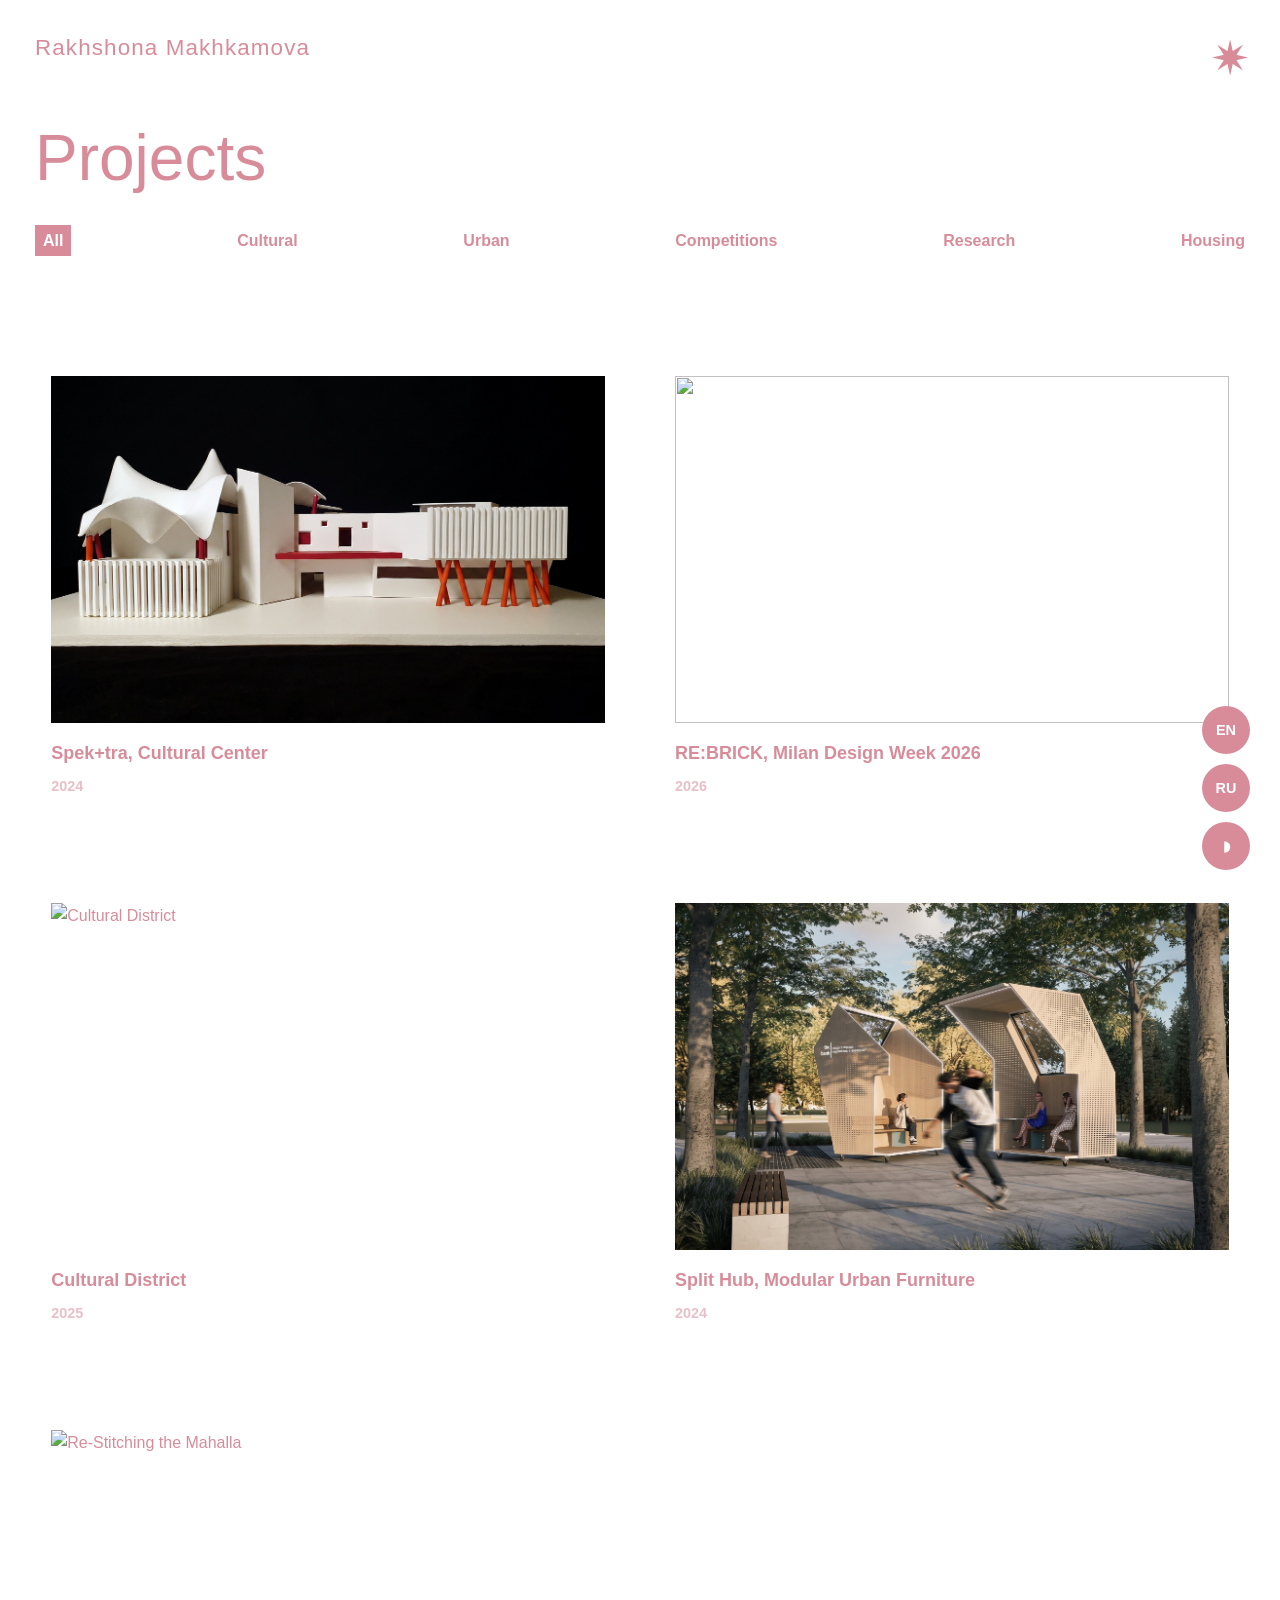
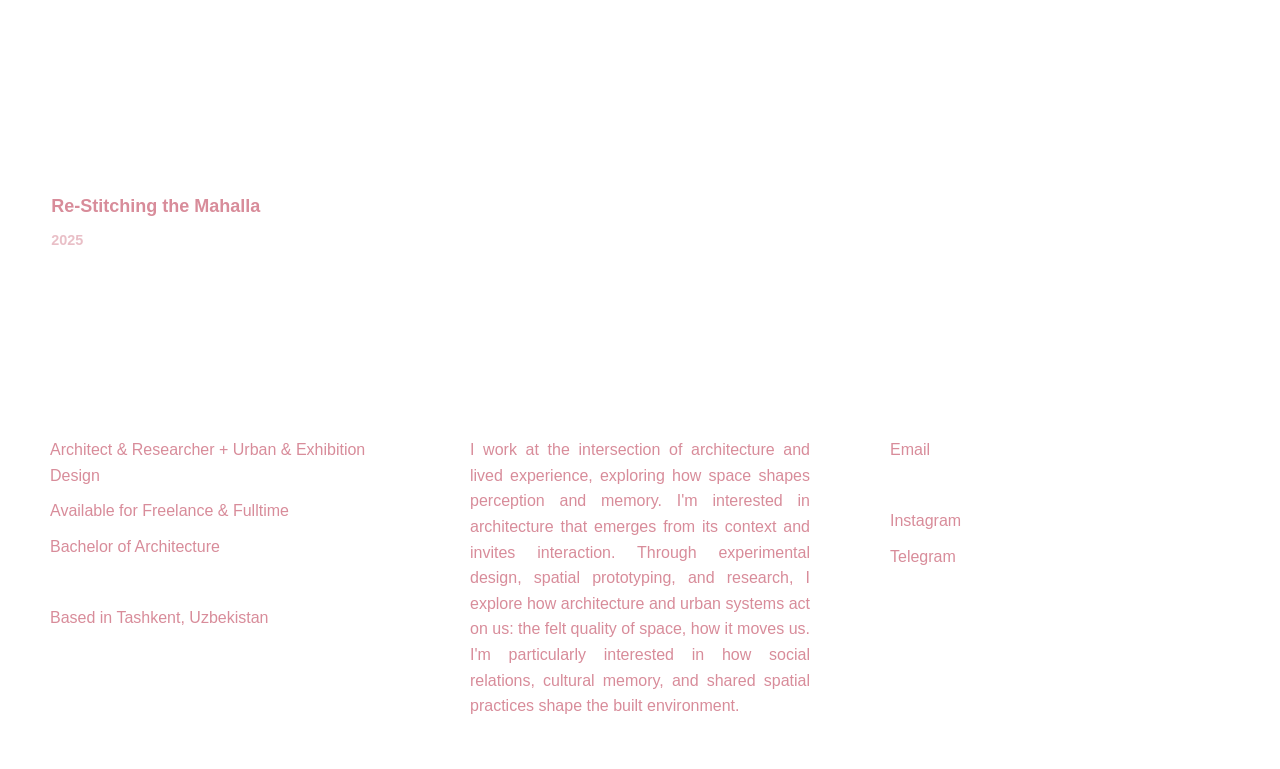
==== commit 3bdd269c: "Update website" ====
--- a/projects/2ndpage.html
+++ b/projects/2ndpage.html
@@ -263,7 +263,7 @@
 
         <a href="../projects/district.html" class="project-image">
 
-            <img src="../images/images/district/r5.jpg" loading="lazy" decoding="async">
+            <img src="../images/images/district/r5.jpg" 
                  alt="Cultural District">
 
         </a>
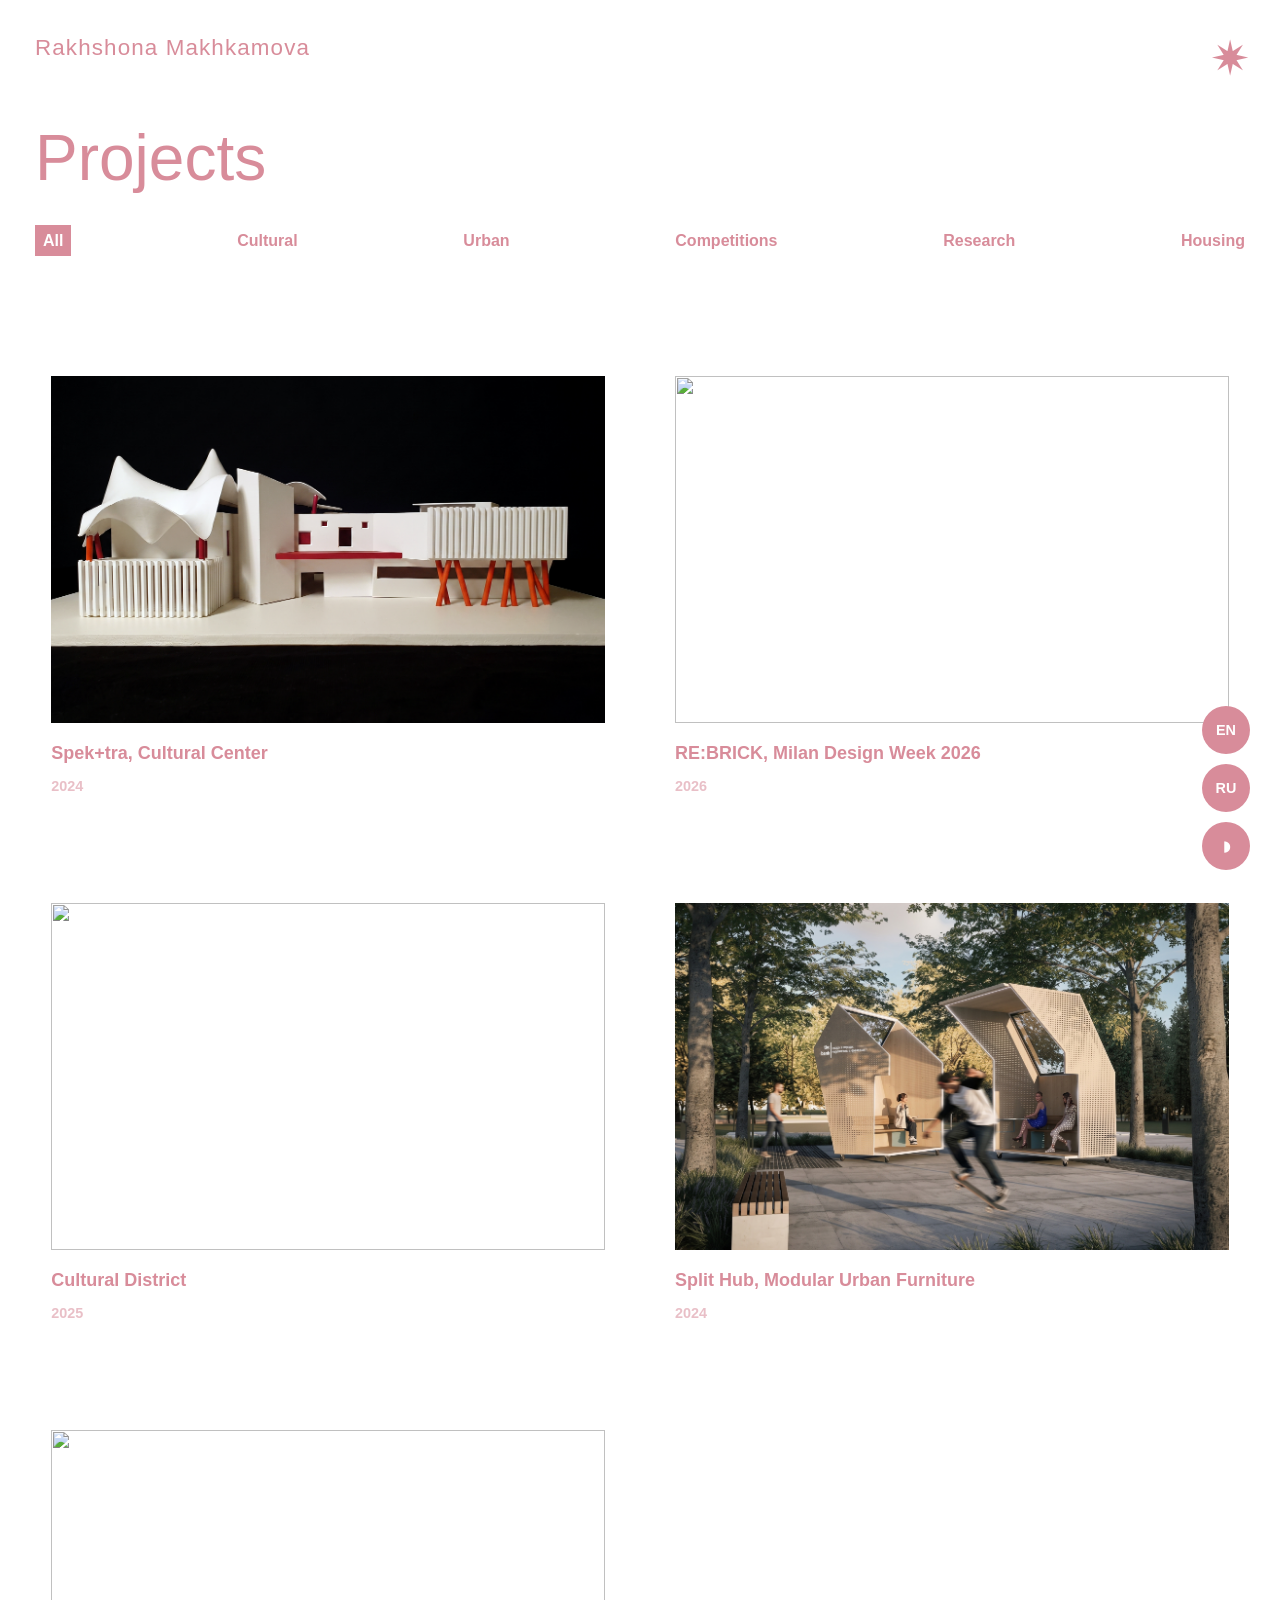
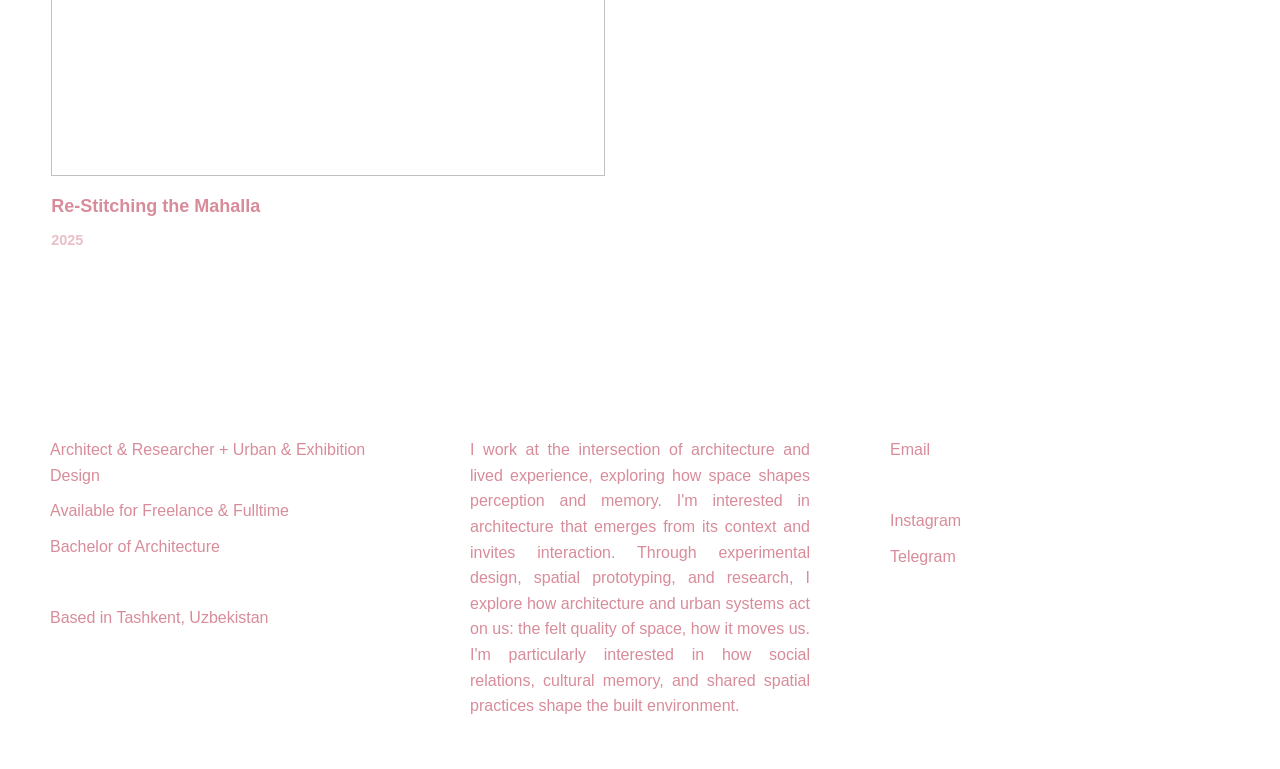
==== commit d8f5232a: "Update website" ====
--- a/projects/2ndpage.html
+++ b/projects/2ndpage.html
@@ -263,7 +263,7 @@
 
         <a href="../projects/district.html" class="project-image">
 
-            <img src="../images/images/district/r5.jpg" 
+            <img src="../images/images/district/r5.jpg" loading="lazy" decoding="async">
                  alt="Cultural District">
 
         </a>
@@ -289,7 +289,7 @@
 
         <a href="../projects/splithub.html" class="project-image">
 
-            <img src="../images/images/splithub/main.jpg"
+            <img src="../images/images/splithub/main.jpg" loading="lazy" decoding="async">
                  alt="Split Hub, Urban Furniture">
 
         </a>
@@ -315,7 +315,7 @@
 
         <a href="../projects/mahalla.html" class="project-image">
 
-            <img src="../images/images/mahalla/main.jpg"
+            <img src="../images/images/mahalla/main.jpg" loading="lazy" decoding="async">
                  alt="Re-Stitching the Mahalla">
 
         </a>
